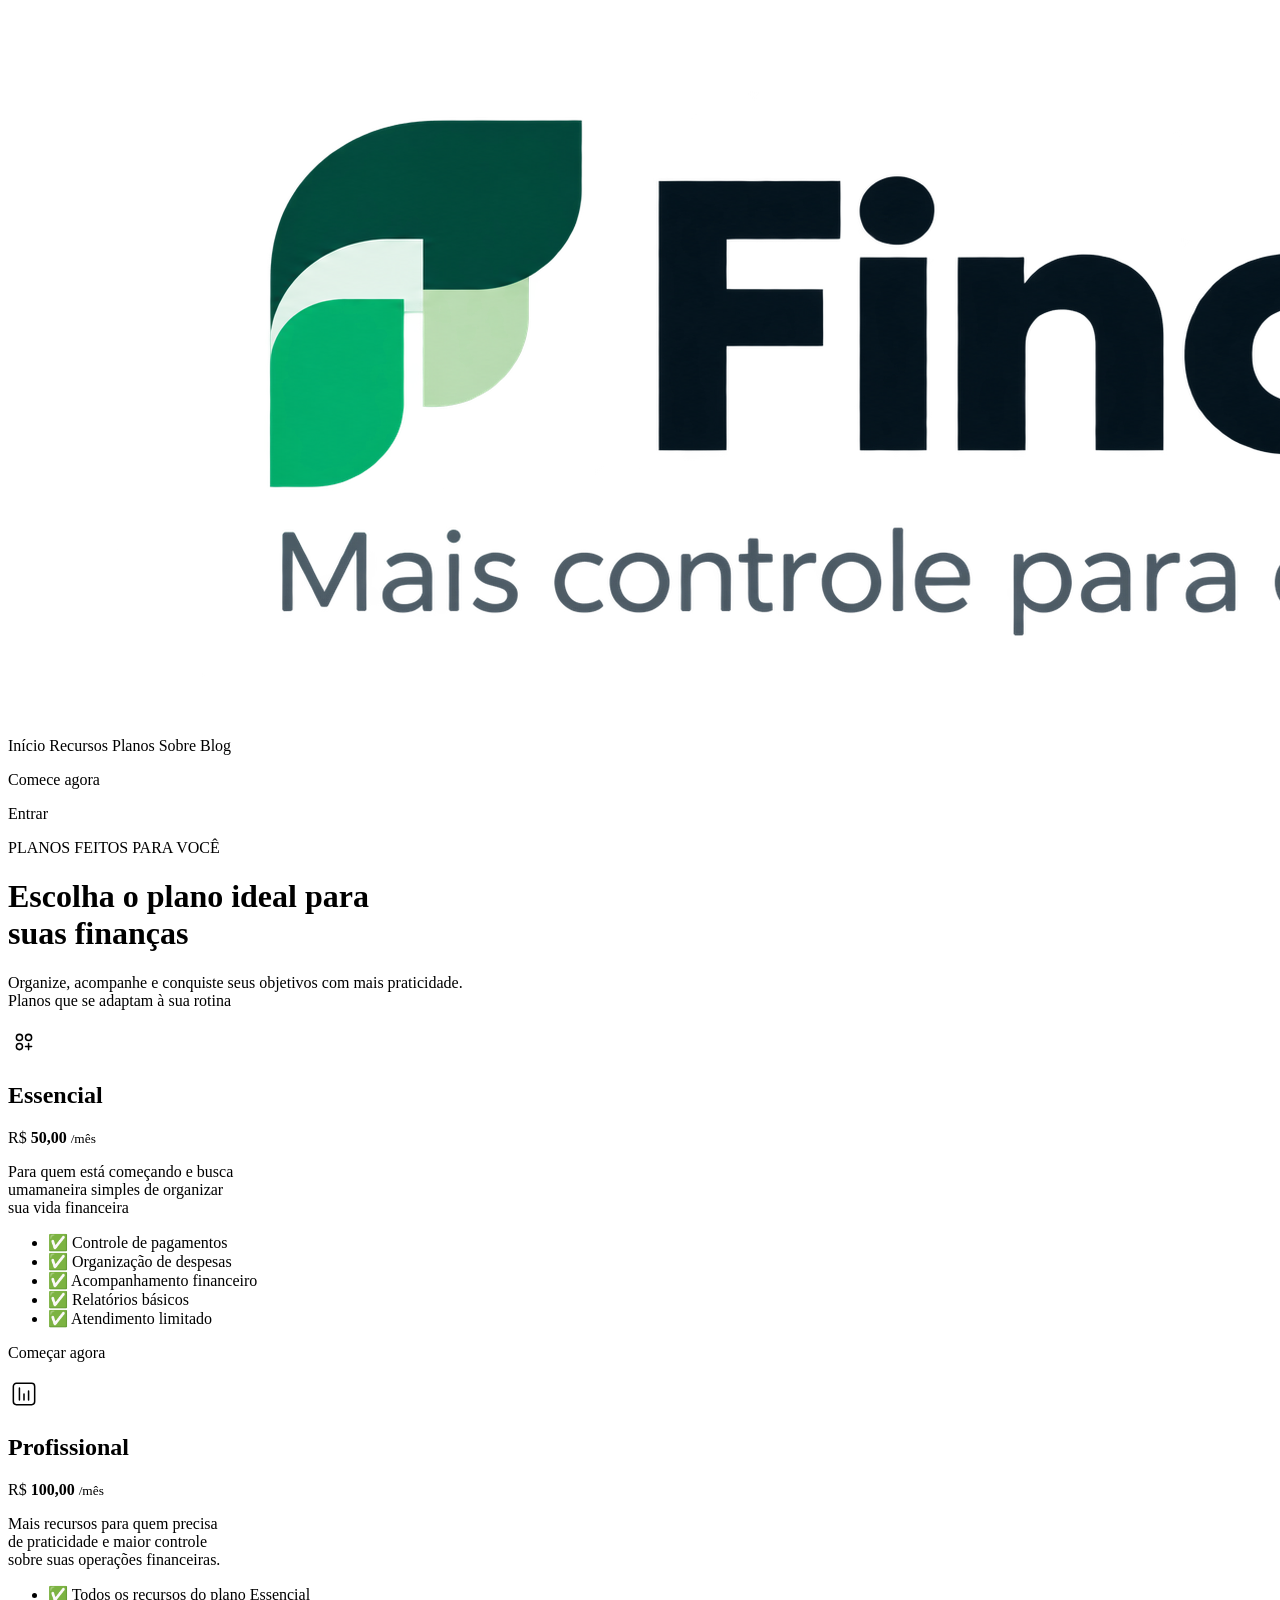
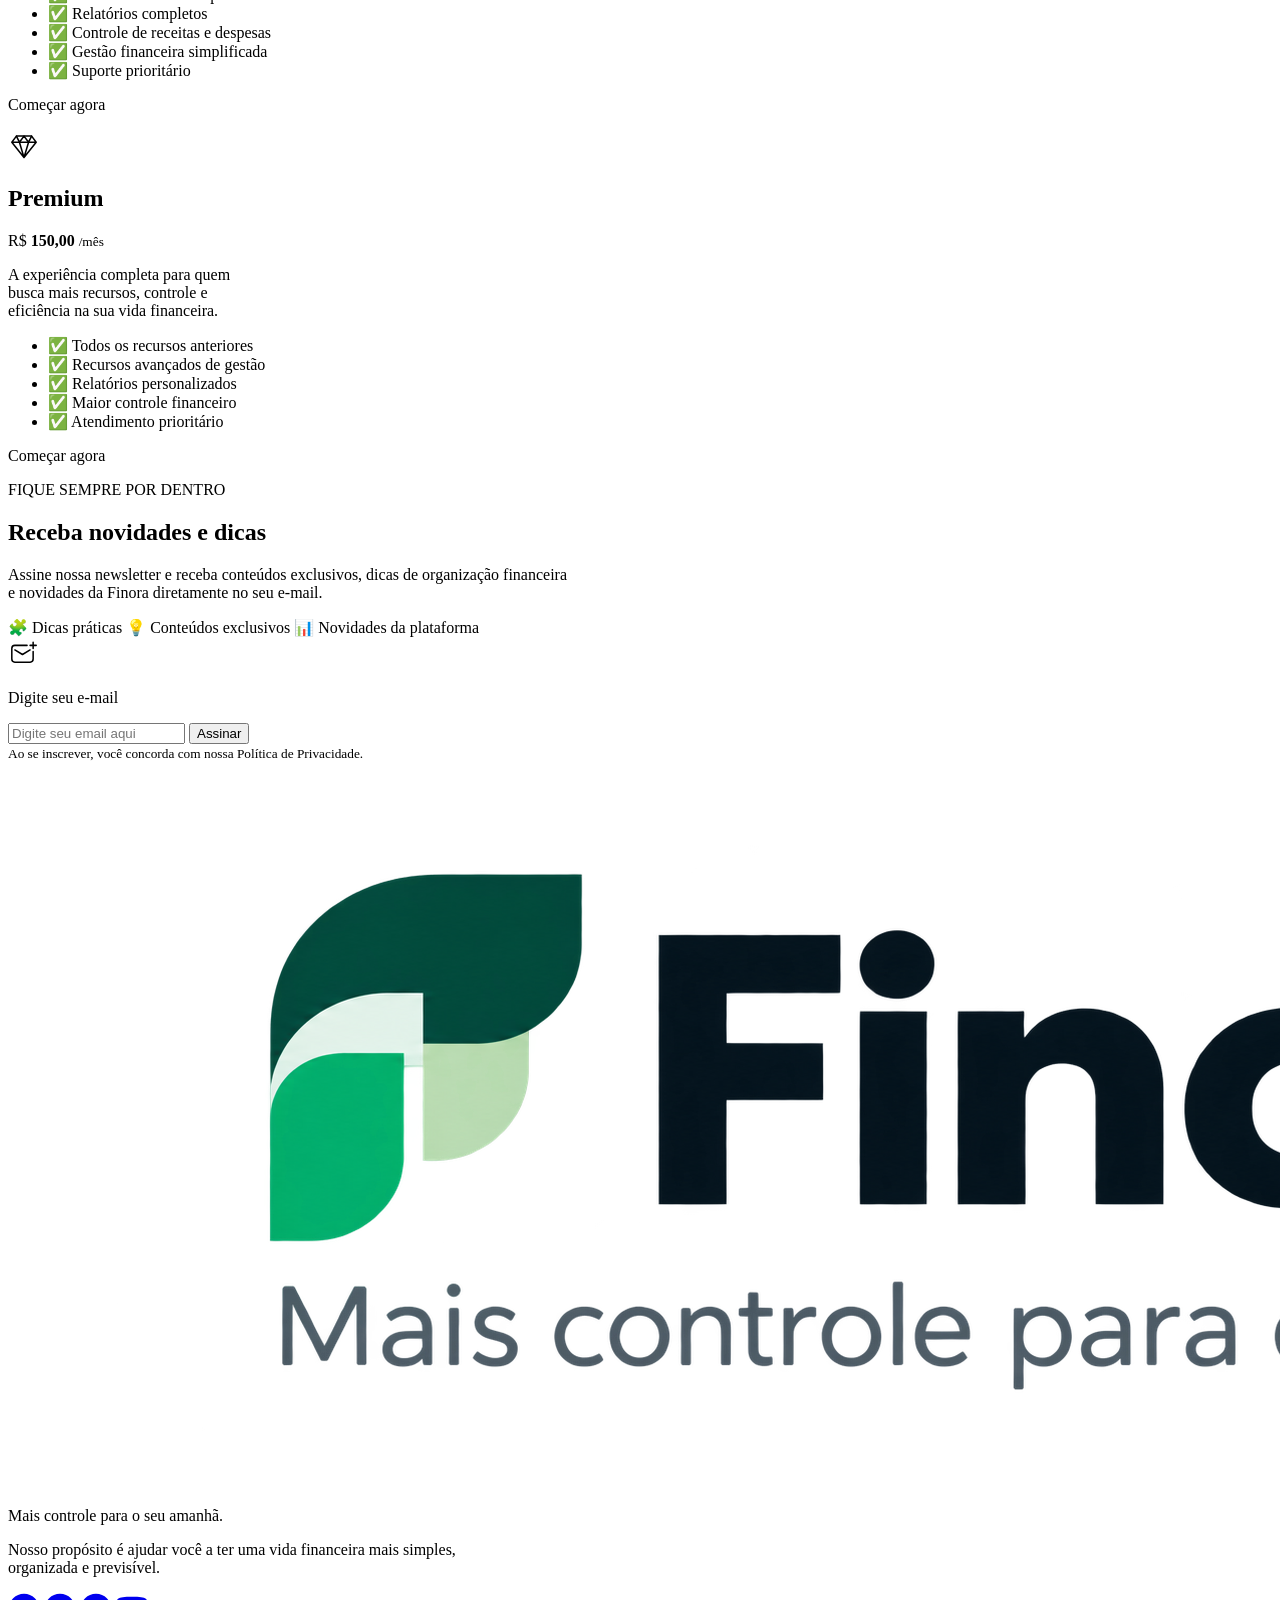
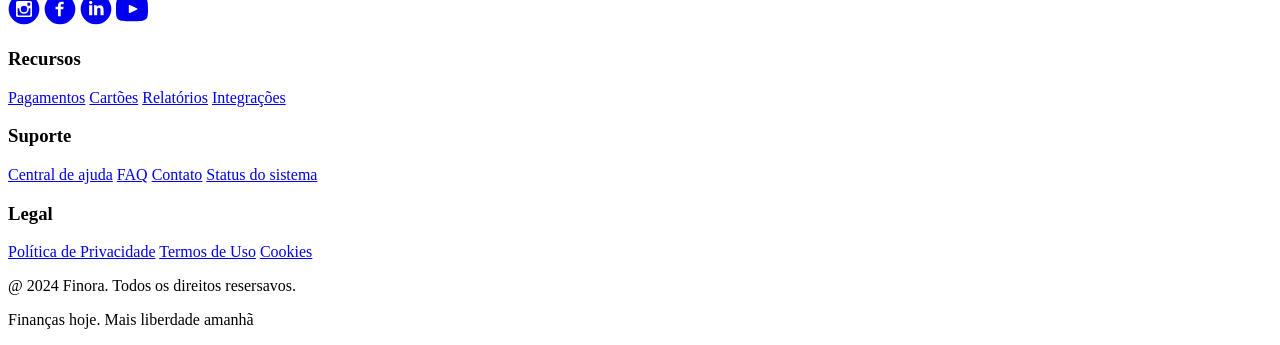
==== Projeto02-Nivel-2/index.html @ 20be2227 "Estruturação do html" ====
<!DOCTYPE html>
<html lang="en">
<head>
    <meta charset="UTF-8">
    <meta name="viewport" content="width=device-width, initial-scale=1.0">
    <title>Finora - Planos</title>
    <link rel="stylesheet" href="style.css">
</head>
<body>
    <header>
        <div class="logo-header">
            <img src="Finoralogo.png" alt="Finora Logo">
        </div>
        <nav>
            <a>Início</a>
            <a>Recursos</a>
            <a>Planos</a>
            <a>Sobre</a>
            <a>Blog</a>
        </nav>
        <div class="button-header">
            <div class="button-1"> <p> Comece agora</p></div>
            <div class="button-2"> <p> Entrar</p></div>
        </div>
    </header>
    <div class="introduction">
        <p class="light">PLANOS FEITOS PARA VOCÊ</p>
        <h1> Escolha o plano ideal para<br><span>suas finanças</span></h1>
        <p>Organize, acompanhe e conquiste seus objetivos com mais praticidade. <br>Planos que se adaptam à sua rotina</p>
    </div>
    <div class="cards">
        <div class="card">
        <div class="card-icon">
            <svg xmlns="http://www.w3.org/2000/svg" width="32" height="32" viewBox="0 0 21 21"><!-- Icon from System UIcons by Corey Ginnivan - https://github.com/CoreyGinnivan/system-uicons/blob/master/LICENSE --><g fill="none" fill-rule="evenodd" stroke="currentColor" stroke-linecap="round" stroke-linejoin="round"><circle cx="13.5" cy="7.5" r="2"/><circle cx="7.5" cy="7.5" r="2"/><circle cx="7.5" cy="13.5" r="2"/><path d="M13.5 11.5v4m2-2h-4"/></g></svg>
        </div>
        <div class="card-title">
            <h2>Essencial</h2>
        </div>
        <div class="card-princing">
            <span>R$</span>
            <strong>50,00</strong>
            <small>/mês</small>
        </div>
        <div class="card-description">
            <p> Para quem está começando e busca<br> umamaneira simples de organizar <br> sua vida financeira</p>
        </div>
        <ul class="card-toppings">
            <li> ✅ Controle de pagamentos</li>
            <li> ✅ Organização de despesas</li>
            <li> ✅ Acompanhamento financeiro</li>
            <li> ✅ Relatórios básicos</li>
            <li> ✅ Atendimento limitado</li>
        </ul>
        <div class="card-button">
            <p>Começar agora</p>
        </div>
        
        </div>
        <div class="card">
        <div class="card-icon">
            <svg xmlns="http://www.w3.org/2000/svg" width="32" height="32" viewBox="0 0 21 21"><!-- Icon from System UIcons by Corey Ginnivan - https://github.com/CoreyGinnivan/system-uicons/blob/master/LICENSE --><path fill="none" stroke="currentColor" stroke-linecap="round" stroke-linejoin="round" d="M5.5 3.5h10a2 2 0 0 1 2 2v10a2 2 0 0 1-2 2h-10a2 2 0 0 1-2-2v-10a2 2 0 0 1 2-2m2 10.935V6.5m3 7.985V10.5m3 4v-6"/></svg>
        </div>
        <div class="card-title">
            <h2>Profissional</h2>
        </div>
        <div class="card-princing">
            <span>R$</span>
            <strong>100,00</strong>
            <small>/mês</small>
        </div>
        <div class="card-description">
            <p> Mais recursos para quem precisa<br> de praticidade e maior controle<br>sobre suas operações financeiras.</p>
        </div>
        <ul class="card-toppings">
            <li> ✅ Todos os recursos do plano Essencial</li>
            <li> ✅ Relatórios completos</li>
            <li> ✅ Controle de receitas e despesas</li>
            <li> ✅ Gestão financeira simplificada</li>
            <li> ✅ Suporte prioritário</li>
        </ul>
        <div class="card-button">
            <p>Começar agora</p>
        </div>
        
        </div>
        <div class="card">
        <div class="card-icon">
           <svg xmlns="http://www.w3.org/2000/svg" width="32" height="32" viewBox="0 0 21 21"><!-- Icon from System UIcons by Corey Ginnivan - https://github.com/CoreyGinnivan/system-uicons/blob/master/LICENSE --><g fill="none" fill-rule="evenodd" stroke="currentColor" stroke-linecap="round" stroke-linejoin="round"><path d="m15.5 4l3 4l-8 10l-8-10l3.009-4zm-13 4h16m-11 0l3 10m3-10l-3 10"/><path d="M5.509 4L7.5 8l3-4l3 4l2-4"/></g></svg>
        </div>
        <div class="card-title">
            <h2>Premium</h2>
        </div>
        <div class="card-princing">
            <span>R$</span>
            <strong>150,00</strong>
            <small>/mês</small>
        </div>
        <div class="card-description">
            <p> A experiência completa para quem<br>busca mais recursos, controle e<br>eficiência na sua vida financeira.</p>
        </div>
        <ul class="card-toppings">
            <li> ✅ Todos os recursos anteriores</li>
            <li> ✅ Recursos avançados de gestão</li>
            <li> ✅ Relatórios personalizados</li>
            <li> ✅ Maior controle financeiro</li>
            <li> ✅ Atendimento prioritário</li>
        </ul>
        <div class="card-button">
            <p>Começar agora</p>
        </div>
        
        </div>
    </div>
    <section class="newsletter">
        <div class="newsletter-content">
            <div class="newsletter-text">
                <p class="newsletter-label">FIQUE SEMPRE POR DENTRO</p>
                <H2> Receba novidades e dicas</H2>
                <p>Assine nossa newsletter e receba conteúdos exclusivos, dicas de organização financeira<br>
                e novidades da Finora diretamente no seu e-mail.</p>
            
            <div class="newsletter-features">
                <span> 🧩 Dicas práticas</span>
                <span> 💡 Conteúdos exclusivos</span>
                <span> 📊 Novidades da plataforma</span>

            </div>
            </div>
        
        <div class="newsletter-form">
            <div class="newsletter-icon">
                <svg xmlns="http://www.w3.org/2000/svg" width="32" height="32" viewBox="0 0 21 21"><!-- Icon from System UIcons by Corey Ginnivan - https://github.com/CoreyGinnivan/system-uicons/blob/master/LICENSE --><g fill="none" fill-rule="evenodd" stroke="currentColor" stroke-linecap="round" stroke-linejoin="round"><path d="M12.5 5.5h-8a2 2 0 0 0-2 2v7a2 2 0 0 0 2 2h10a2 2 0 0 0 2-2v-5"/><path d="m4.5 8.5l5 3l5-3m2-5v4m-2-2h4"/></g></svg>
            </div>
            <p>Digite seu e-mail</p>
            <div class="form-email">
                <input type="email" placeholder="Digite seu email aqui">
                <button>Assinar</button>
            </div>
            <small> Ao se inscrever, você concorda com nossa Política de Privacidade.</small>
        </div>
        </div>
    </section>
    <footer class="footer">
        <div class="footer-content">
            <div class="footer-brand">
                <div class="footer-logo">
                    <img src="Finoralogo.png" alt="Finora Logo">
                </div>
                <p class="footer-tagline">Mais controle para o seu amanhã.</p>
                <p class="footer-description"> Nosso propósito é ajudar você a ter uma vida financeira mais simples,<br>organizada e previsível.</p>

                <div class="footer-social"> 
                    <a href="#"><svg xmlns="http://www.w3.org/2000/svg" width="32" height="32" viewBox="0 0 20 20"><!-- Icon from Entypo+ Social by Daniel Bruce - https://creativecommons.org/licenses/by-sa/4.0/ --><path fill="currentColor" d="M13 10a3 3 0 1 1-6 0q.001-.257.049-.5H6v3.997c0 .278.225.503.503.503h6.995a.503.503 0 0 0 .502-.503V9.5h-1.049q.048.243.049.5m-3 2a2 2 0 1 0-.001-4.001A2 2 0 0 0 10 12m2.4-4.1h1.199a.3.3 0 0 0 .301-.3V6.401a.3.3 0 0 0-.301-.301H12.4a.3.3 0 0 0-.301.301V7.6c.001.165.136.3.301.3M10 .4A9.6 9.6 0 0 0 .4 10a9.6 9.6 0 0 0 9.6 9.6a9.6 9.6 0 0 0 9.6-9.6A9.6 9.6 0 0 0 10 .4m5 13.489C15 14.5 14.5 15 13.889 15H6.111C5.5 15 5 14.5 5 13.889V6.111C5 5.5 5.5 5 6.111 5h7.778C14.5 5 15 5.5 15 6.111z"/></svg></a>
                    <a href="#"><svg xmlns="http://www.w3.org/2000/svg" width="32" height="32" viewBox="0 0 20 20"><!-- Icon from Entypo+ Social by Daniel Bruce - https://creativecommons.org/licenses/by-sa/4.0/ --><path fill="currentColor" d="M10 .4C4.698.4.4 4.698.4 10s4.298 9.6 9.6 9.6s9.6-4.298 9.6-9.6S15.302.4 10 .4m2.274 6.634h-1.443c-.171 0-.361.225-.361.524V8.6h1.805l-.273 1.486H10.47v4.461H8.767v-4.461H7.222V8.6h1.545v-.874c0-1.254.87-2.273 2.064-2.273h1.443z"/></svg></a>
                    <a href="#"><svg xmlns="http://www.w3.org/2000/svg" width="32" height="32" viewBox="0 0 20 20"><!-- Icon from Entypo+ Social by Daniel Bruce - https://creativecommons.org/licenses/by-sa/4.0/ --><path fill="currentColor" d="M10 .4C4.698.4.4 4.698.4 10s4.298 9.6 9.6 9.6s9.6-4.298 9.6-9.6S15.302.4 10 .4M7.65 13.979H5.706V7.723H7.65zm-.984-7.024c-.614 0-1.011-.435-1.011-.973c0-.549.409-.971 1.036-.971s1.011.422 1.023.971c0 .538-.396.973-1.048.973m8.084 7.024h-1.944v-3.467c0-.807-.282-1.355-.985-1.355c-.537 0-.856.371-.997.728c-.052.127-.065.307-.065.486v3.607H8.814v-4.26c0-.781-.025-1.434-.051-1.996h1.689l.089.869h.039c.256-.408.883-1.01 1.932-1.01c1.279 0 2.238.857 2.238 2.699z"/></svg></a>
                    <a href="#"><svg xmlns="http://www.w3.org/2000/svg" width="32" height="32" viewBox="0 0 20 20"><!-- Icon from Entypo+ Social by Daniel Bruce - https://creativecommons.org/licenses/by-sa/4.0/ --><path fill="currentColor" d="M10 2.3C.172 2.3 0 3.174 0 10s.172 7.7 10 7.7s10-.874 10-7.7s-.172-7.7-10-7.7m3.205 8.034l-4.49 2.096c-.393.182-.715-.022-.715-.456V8.026c0-.433.322-.638.715-.456l4.49 2.096c.393.184.393.484 0 .668"/></svg></a>
                </div>
            </div>
            <div class="footer-column">
                <h3>Recursos</h3>
                <a href="#">Pagamentos</a>
                <a href="#">Cartões</a>
                <a href="#">Relatórios</a>
                <a href="#">Integrações</a>
            </div>
            <div class="footer-column">  
                <h3>Suporte</h3>
                <a href="#">Central de ajuda</a>
                <a href="#">FAQ</a>
                <a href="#">Contato</a>
                <a href="#">Status do sistema</a>
            </div>
            <div class="footer-column">
                <h3>Legal</h3>
                <a href="#">Política de Privacidade</a>
                <a href="#">Termos de Uso</a>
                <a href="#">Cookies</a>
            </div>
        </div>
        <div class="footer-bottom">
            <p> @ 2024 Finora. Todos os direitos resersavos.</p>
            <p> Finanças hoje. Mais liberdade amanhã</p>
        </div>

    </footer>
</body>
</html>
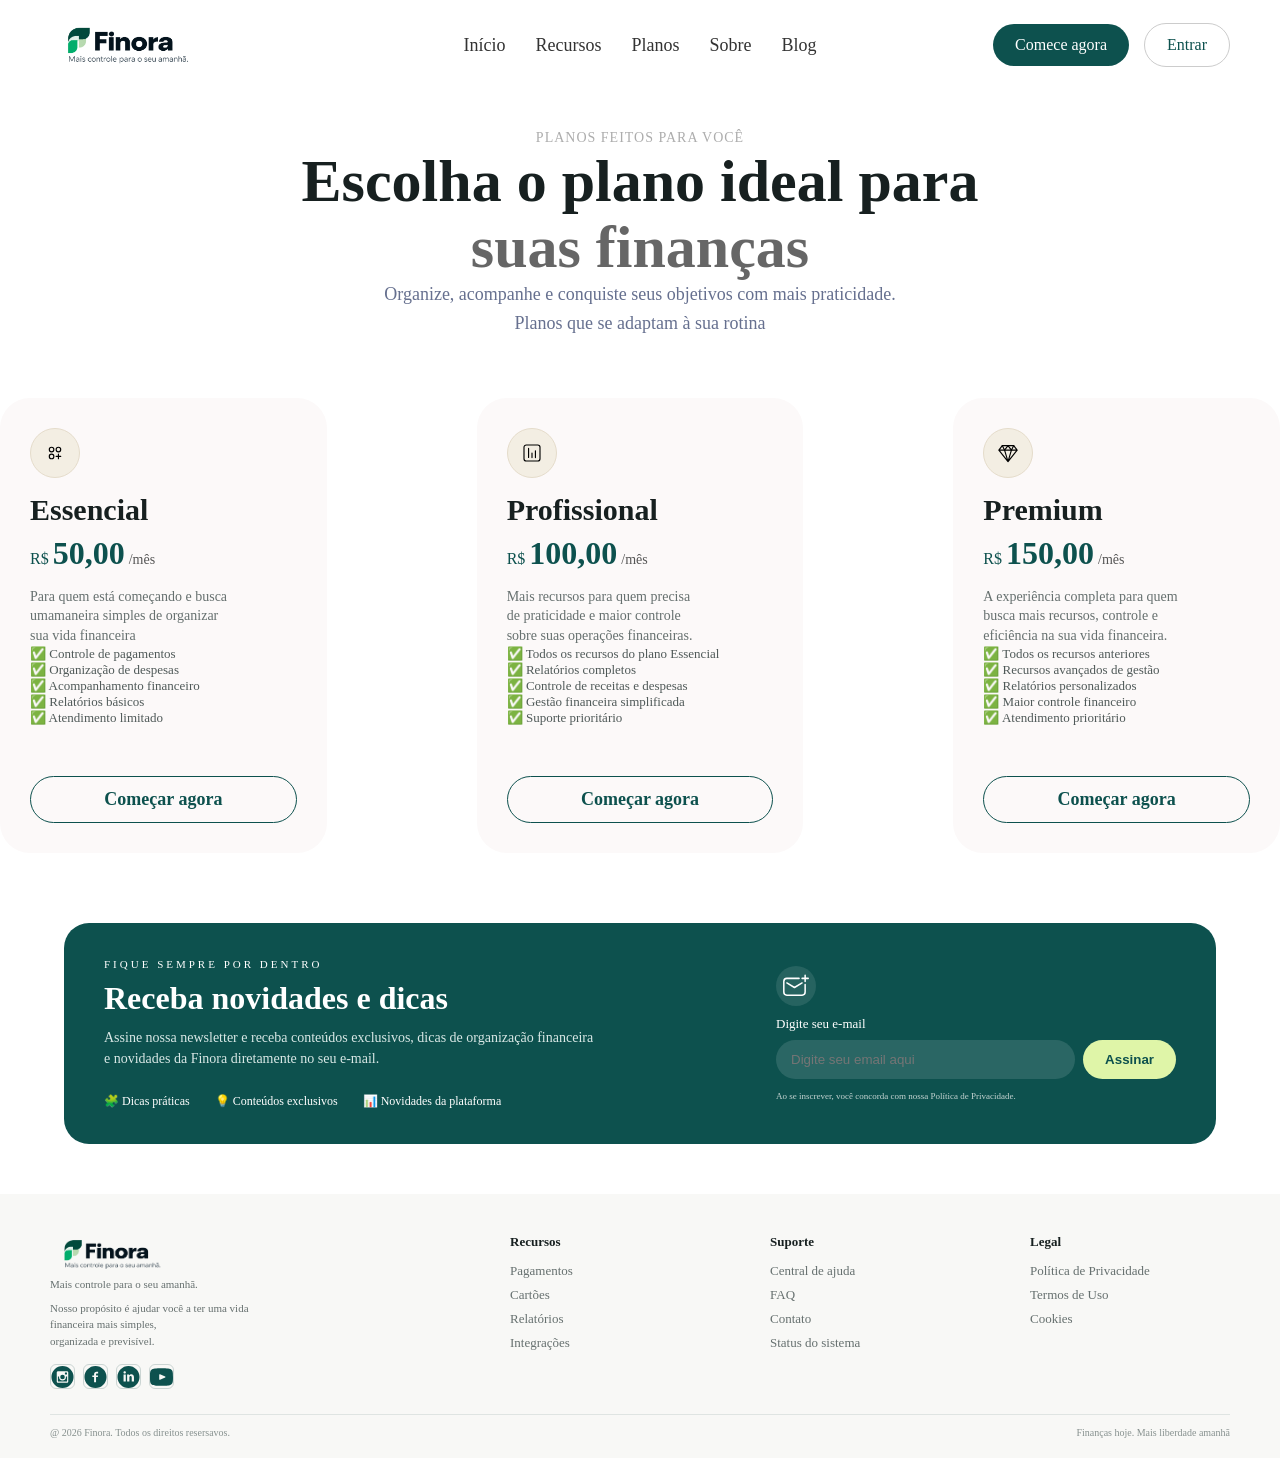
==== commit e8218ca1: "Ajustes no html" ====
--- a/Projeto02-Nivel-2/index.html
+++ b/Projeto02-Nivel-2/index.html
@@ -178,7 +178,7 @@
             </div>
         </div>
         <div class="footer-bottom">
-            <p> @ 2024 Finora. Todos os direitos resersavos.</p>
+            <p> @ 2026 Finora. Todos os direitos resersavos.</p>
             <p> Finanças hoje. Mais liberdade amanhã</p>
         </div>
 
--- a/Projeto02-Nivel-2/style.css
+++ b/Projeto02-Nivel-2/style.css
@@ -0,0 +1,396 @@
+* {
+    margin: 0;
+    padding: 0;
+    box-sizing: border-box;
+}
+body {
+    margin: 0 auto;
+}
+header {
+    width: 100%;
+    display: flex;
+    align-items: center;
+    justify-content: space-between;
+    padding: 20px 50px;
+    position: relative;
+}
+.logo-header {
+    display: flex;
+    align-items: center;
+}
+.logo-header img {
+    width: 150px;
+}
+nav {
+    display: flex;
+    gap: 30px;
+    position: absolute;
+    left: 50%;
+    transform: translateX(-50%);
+    cursor: pointer;
+}
+nav a {
+    text-decoration: none;
+    color: #333;
+    font-size: 18px;
+}
+nav a:hover {
+    border-bottom: 3px solid yellow;
+    
+}
+.button-header {
+    display:flex;
+    align-items: center;
+    gap: 15px;
+}
+.button-1, .button-2 {
+    padding: 12px 22px;
+    border-radius: 30px;
+    cursor: pointer;
+}
+.button-1 {
+    background-color: #0d514e;
+    color: white;
+}
+.button-1:hover {
+    background-color: #020f0f;
+    color: white;
+}
+.button-2 {
+    border: 1px solid #cccccc;
+    color: #0d514e;
+    padding: 12px 22px;
+    border-radius: 25px;
+    cursor: pointer;
+}
+.button-2:hover {
+    border: 1px solid #0d514e;
+    color: #0d514e;
+    padding: 12px 22px;
+    border-radius: 25px;
+    background-color: #757575;
+    color: white;
+}
+.introduction {
+    text-align: center;
+    margin-top: 40px;
+}
+.introduction .light {
+    color: rgb(173, 173, 173);
+    font-size: 14px;
+    letter-spacing: 1px;
+    font-weight: 200;
+    margin-bottom: 2px;
+}
+.introduction h1 {
+    font-size: 60px;
+    line-height: 1.1;
+    font-weight: 700;
+    color: #172020;
+}
+.introduction h1 span {
+    color: rgb(102, 102, 102);
+}
+.introduction > p:last-child {
+    font-size: 18px;
+    line-height: 1.6;
+    color: #66708f;
+}
+.cards {
+    display: flex;
+    justify-content:center;
+    gap: 150px;
+    margin-top: 60px;
+}
+.card {
+    width: 330px;
+    min-height: 430px;
+    padding: 30px;
+    background-color: rgb(252, 249, 249);
+    border-radius: 30px;
+    box-shadow: 0 5px 20 px rgba(0, 0, 0, 0.88);
+    
+    display: flex;
+    flex-direction: column;
+}
+.card-icon {
+    width: 50px;
+    height: 50px;
+
+    display: flex;
+    align-items: center;
+    justify-content: center;
+
+    background-color: #f3eee3;
+    border: 1px solid #e5dccb;
+    border-radius: 50%;
+
+    margin-bottom: 15px;
+}
+.card-icon svg {
+    width: 24px;
+    height: 24px;
+}
+.card-title {
+    margin-bottom: 8px;
+}
+.card-title h2 {
+    font-size: 30px;
+    color: #172020;
+    font-weight: 700;
+}
+.card-princing {
+    display: flex;
+    align-items: baseline;
+    gap: 4px;
+    margin-bottom: 15px;
+    color: #0d514e;
+}
+.card-princing span {
+    font-size: 16px;
+    color: #0d514e;
+}
+.card-princing strong {
+    font-size: 32px;
+    font-weight: 700;
+    color:#0d514e
+}
+.card-princing small {
+    font-size: 14px;
+    color: #555;
+}
+.card-description {
+    margin-bottom: 20;
+}
+.card-description p {
+    font-size: 14px;
+    line-height: 1.4;
+    color: #66706f;
+}
+.card-toppings {
+    list-style: none;
+    margin: 0 0 30px 0;
+}
+.card-toppings li {
+    font-size: 13px;
+    color: #4f5958;
+}
+.card-button {
+    margin-top: 20px;
+    cursor: pointer;
+}
+.card-button p {
+    display: block;
+    width: 100%;
+    padding: 12px;
+    text-align: center;
+    border: 1px solid #0d514e;
+    border-radius: 30px;
+    color: #0d514e;
+    font-size: 18px;
+    font-weight: 600;
+    transition: 0.3s;
+}
+.card-button p:hover {
+    background-color: #0d514e;
+    color: white;
+}
+.newsletter {
+    width: 90%;
+    max-width: 1200px;
+    margin: 70px auto 0;
+    padding: 35px 40px;
+
+    background-color: #0d514e;
+    border-radius: 25px;
+    color: white;
+}
+.newsletter-content {
+    display: flex;
+    justify-content: space-between;
+    align-items: center;
+    gap: 50px;
+}
+.newsletter-text {
+    max-width: 600px;
+}
+.newsletter-label {
+    font-size: 11px;
+    letter-spacing: 3px;
+    margin-bottom: 10px;
+}
+.newsletter-text h2 {
+    font-size: 32px;
+    margin-bottom: 10px;
+}
+.newsletter-text > p:not(.newsletter-label) {
+    font-size: 14px;
+    line-height: 1.5;
+    color: #d9e8e6;
+}
+.newsletter-features {
+    display: flex;
+    gap: 25px;
+    margin-top: 25px;
+}
+.newsletter-features span {
+    color: white;
+    font-size: 12px;
+}
+.newsletter-form {
+    width: 400px;
+}
+.newsletter-icon {
+    width: 40px;
+    height: 40px;
+
+    display: flex;
+    align-items: center;
+    justify-content: center;
+
+    border-radius: 50%;
+    background-color: rgba(255, 255, 255, 0.1);
+
+    margin-bottom: 10px;
+
+}
+.newsletter-form p {
+    font-size: 13px;
+    margin-bottom: 8px;
+}
+.form-email {
+    display: flex;
+    gap: 8px;
+}
+.form-email input {
+    flex: 1;
+    padding: 12px 15px;
+
+    border: none;
+    border-radius: 25px;
+
+    outline: none;
+
+    background-color: rgba(255, 255, 255, 0.12);
+    color: white;
+}
+.form-email button {
+    padding: 12px 22px;
+
+    border: none;
+    border-radius: 25px;
+
+    background-color: #dff5a8;
+    color: #0d514e;
+
+    font-weight: 600;
+    cursor: pointer;
+
+}
+.form-email button:hover {
+    background-color: white;
+
+}
+.newsletter-form small {
+    display: block;
+    margin-top: 12px;
+
+    font-size: 9px;
+    color: #c5d4d2;
+}
+.footer {
+    width: 100%;
+    margin-top: 50px;
+    padding: 40px 50px 20px;
+
+    background-color: #f8f8f6;
+    color: #172020;
+}
+.footer-content {
+    max-width: 1200px;
+    margin: 0 auto;
+
+    display: grid;
+    grid-template-columns: 2fr 1fr 1fr 1fr;
+    gap: 60px;
+}
+.footer-logo img {
+    width: 120px;
+    display: block;
+
+}
+.footer-tagline {
+    margin-top: 4px;
+
+    font-size: 11px;
+    color: #66706f;
+}
+.footer-description {
+    max-width: 230px;
+    margin-top: 10px;
+
+    font-size: 11px;
+    line-height: 1.5;
+
+    color: #66706f;
+}
+.footer-social {
+    display: flex;
+    gap: 8px;
+    margin-top: 15px;
+}
+.footer-social a {
+    width: 25px;
+    height: 25px;
+
+    display: flex;
+    align-items: center;
+    justify-content: center;
+
+    border: 1px solid #cbd5d3;
+    border-radius: 6px;
+
+    text-decoration: none;
+    font-size: 11px;
+    color: #0d514e;
+
+    transition: 0.3s;
+}
+.footer-social a:hover {
+    background-color: #0d514e;
+    color: white;
+}
+.footer-column {
+    display: flex;
+    flex-direction: column;
+    gap: 8px;
+}
+.footer-column h3 {
+    margin-bottom: 5px;
+    font-size: 13px;
+    font-weight: 700;
+    color: #172020;
+}
+.footer-column a {
+    text-decoration: none;
+    font-size: 13px;
+    color: #66706f;
+    transition: 0.3s;
+}
+.footer-column a:hover {
+    color: #0d514e;
+}
+.footer-bottom {
+    max-width: 1200px;
+    margin: 25px auto 0;
+    padding-top: 12px;
+    border-top: 1px solid #dfe4e2;
+
+    display: flex;
+    justify-content: space-between;
+    align-items: center;
+}
+.footer-bottom p {
+    font-size: 10px;
+    color: #87918f;
+}
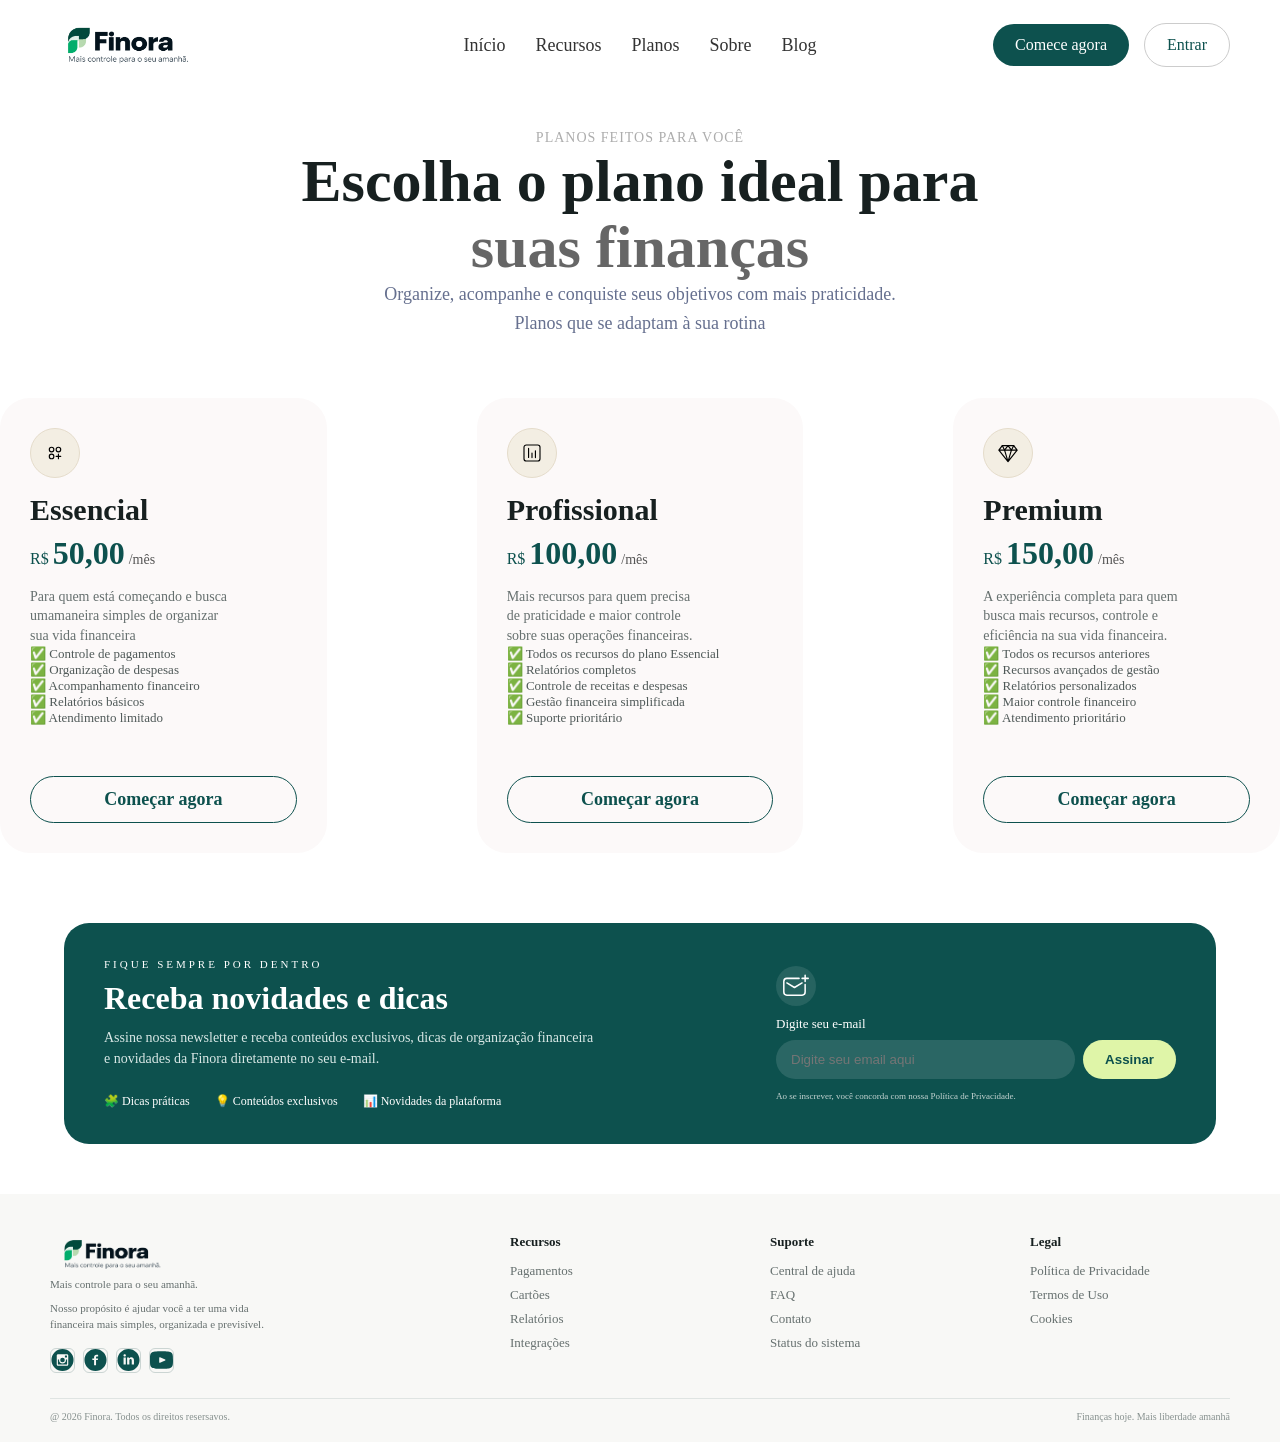
==== commit c4be4417: "Ajustes footer" ====
--- a/Projeto02-Nivel-2/index.html
+++ b/Projeto02-Nivel-2/index.html
@@ -147,7 +147,7 @@
                     <img src="Finoralogo.png" alt="Finora Logo">
                 </div>
                 <p class="footer-tagline">Mais controle para o seu amanhã.</p>
-                <p class="footer-description"> Nosso propósito é ajudar você a ter uma vida financeira mais simples,<br>organizada e previsível.</p>
+                <p class="footer-description"> Nosso propósito é ajudar você a ter uma vida financeira mais simples, organizada e previsível.</p>
 
                 <div class="footer-social"> 
                     <a href="#"><svg xmlns="http://www.w3.org/2000/svg" width="32" height="32" viewBox="0 0 20 20"><!-- Icon from Entypo+ Social by Daniel Bruce - https://creativecommons.org/licenses/by-sa/4.0/ --><path fill="currentColor" d="M13 10a3 3 0 1 1-6 0q.001-.257.049-.5H6v3.997c0 .278.225.503.503.503h6.995a.503.503 0 0 0 .502-.503V9.5h-1.049q.048.243.049.5m-3 2a2 2 0 1 0-.001-4.001A2 2 0 0 0 10 12m2.4-4.1h1.199a.3.3 0 0 0 .301-.3V6.401a.3.3 0 0 0-.301-.301H12.4a.3.3 0 0 0-.301.301V7.6c.001.165.136.3.301.3M10 .4A9.6 9.6 0 0 0 .4 10a9.6 9.6 0 0 0 9.6 9.6a9.6 9.6 0 0 0 9.6-9.6A9.6 9.6 0 0 0 10 .4m5 13.489C15 14.5 14.5 15 13.889 15H6.111C5.5 15 5 14.5 5 13.889V6.111C5 5.5 5.5 5 6.111 5h7.778C14.5 5 15 5.5 15 6.111z"/></svg></a>
